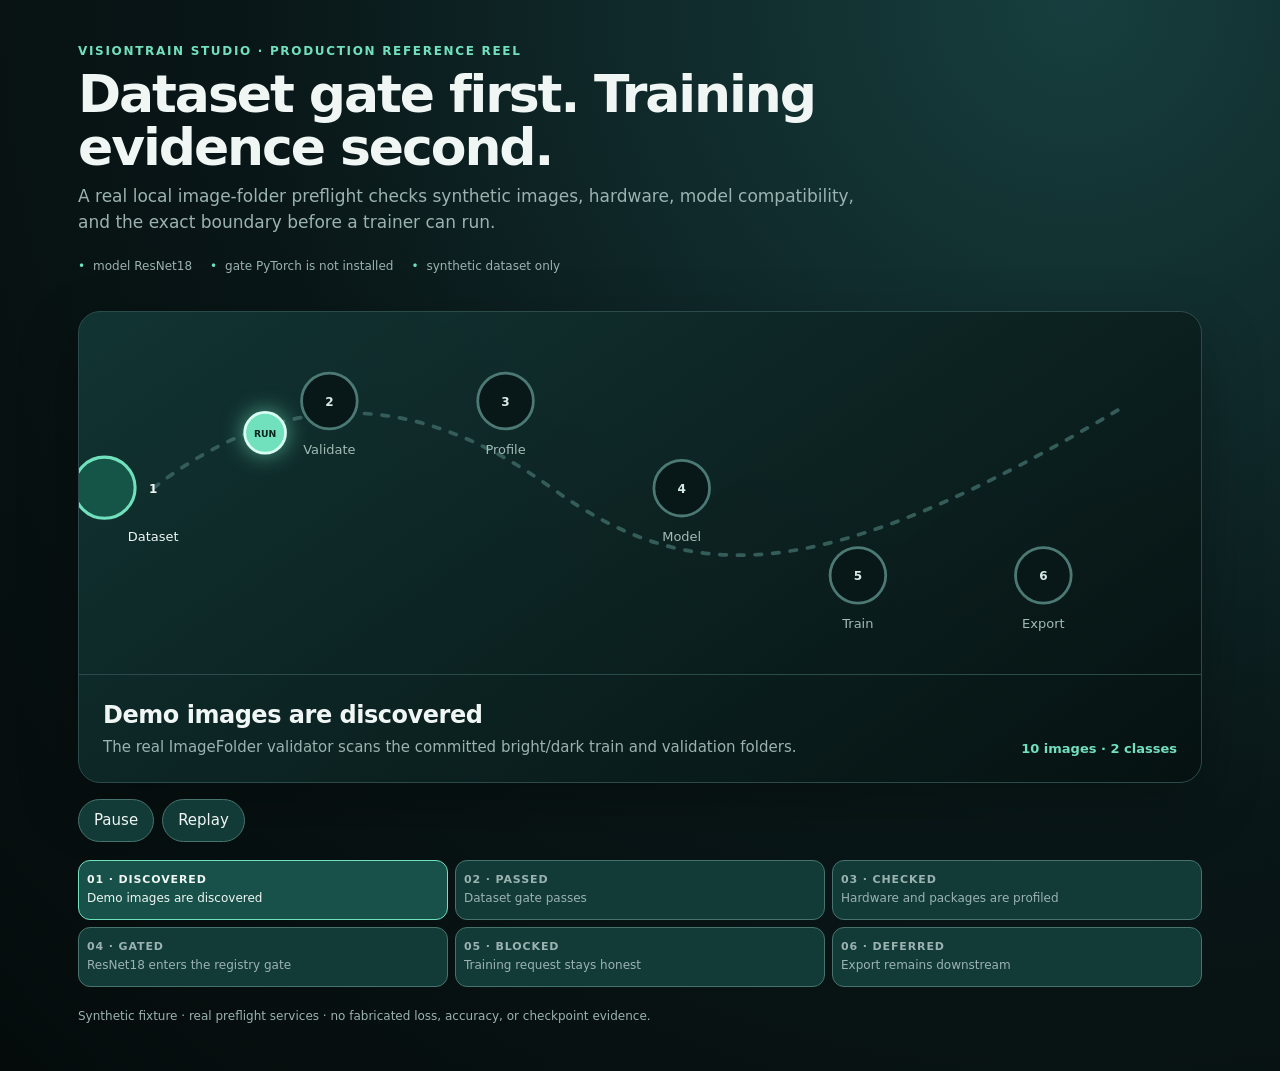
==== frontend/animation/visiontrain-training-reel.html @ 592785ee "Add model-gated training animation reference" ====
<!doctype html>
        <html lang="en">
        <head>
          <meta charset="utf-8"><meta name="viewport" content="width=device-width, initial-scale=1">
          <title>VisionTrain Studio — Training preflight reference reel</title>
          <style>
            :root { color-scheme: dark; --ink: #eff6f4; --muted: #9bb3b0; --line: #2b4b4b; --accent: #71e0bd; }
            * { box-sizing: border-box; } body { margin: 0; min-width: 320px; background: radial-gradient(circle at 84% 0%, #173e3e 0, #091617 55%, #050b0b 100%); color: var(--ink); font: 15px/1.5 Inter, ui-sans-serif, system-ui, sans-serif; }
            .reel { max-width: 1180px; margin: 0 auto; padding: 42px 28px 34px; } .eyebrow { color: var(--accent); font-size: 12px; font-weight: 700; letter-spacing: .14em; text-transform: uppercase; }
            h1 { max-width: 820px; margin: 8px 0 10px; font-size: clamp(28px, 5vw, 52px); line-height: 1.02; letter-spacing: -.04em; } .lede { max-width: 790px; margin: 0; color: var(--muted); font-size: 17px; }
            .model-line { display: flex; flex-wrap: wrap; gap: 8px 18px; margin-top: 22px; color: var(--muted); font-size: 12px; } .model-line span::before { content: "•"; color: var(--accent); margin-right: 8px; }
            .stage { margin-top: 36px; overflow: hidden; border: 1px solid var(--line); border-radius: 22px; background: linear-gradient(145deg, rgba(18,54,52,.94), rgba(6,17,17,.97)); box-shadow: 0 22px 60px rgba(0,0,0,.28); } svg { display: block; width: 100%; height: auto; min-height: 300px; }
            .route { fill: none; stroke: #345c59; stroke-width: 4; stroke-linecap: round; stroke-dasharray: 7 12; } .station circle { fill: #081717; stroke: #4c7974; stroke-width: 3; transition: fill .25s ease, stroke .25s ease, transform .25s ease; transform-origin: center; }
            .station text { fill: #a1bbb5; font-size: 14px; text-anchor: middle; } .station .index { fill: #d5ebe5; font-size: 13px; font-weight: 700; } .station.active circle { fill: #155548; stroke: var(--accent); transform: scale(1.1); } .station.active text { fill: var(--ink); } .station.done circle { fill: #19433e; stroke: #69aa9c; }
            .token { fill: var(--accent); stroke: #d9fff2; stroke-width: 3; filter: drop-shadow(0 0 12px rgba(113,224,189,.65)); } .token-label { fill: #06231c; font-size: 10px; font-weight: 800; text-anchor: middle; }
            .panel { display: grid; grid-template-columns: minmax(0, 1fr) auto; align-items: end; gap: 18px; padding: 22px 24px 24px; border-top: 1px solid var(--line); } .panel h2 { margin: 0 0 3px; font-size: 24px; letter-spacing: -.02em; } .panel p { margin: 0; color: var(--muted); } .metric { color: var(--accent); font-size: 13px; font-weight: 700; text-align: right; }
            .controls { display: flex; gap: 8px; margin-top: 16px; } button { border: 1px solid #46736d; border-radius: 999px; padding: 9px 15px; background: #123b38; color: var(--ink); font: inherit; cursor: pointer; } button:hover, button:focus-visible { border-color: var(--accent); outline: 2px solid rgba(113,224,189,.35); outline-offset: 2px; }
            .timeline { display: grid; grid-template-columns: repeat(3, minmax(120px, 1fr)); gap: 7px; margin-top: 18px; } .timeline button { min-height: 60px; border-radius: 12px; padding: 8px; color: var(--muted); text-align: left; font-size: 12px; } .timeline button[aria-current="step"] { border-color: var(--accent); background: #175149; color: var(--ink); } .timeline strong { display: block; color: inherit; font-size: 11px; text-transform: uppercase; letter-spacing: .08em; } .disclaimer { margin-top: 20px; color: var(--muted); font-size: 12px; }
            @media (max-width: 760px) { .reel { padding: 28px 16px; } .panel { grid-template-columns: 1fr; } .metric { text-align: left; } .timeline { grid-template-columns: repeat(2, minmax(0, 1fr)); } svg { min-height: 420px; }} @media (prefers-reduced-motion: reduce) { *, *::before, *::after { transition-duration: .01ms !important; animation-duration: .01ms !important; animation-iteration-count: 1 !important; }}
          </style>
        </head>
        <body><main class="reel" aria-labelledby="title"><div class="eyebrow">VisionTrain Studio · production reference reel</div><h1 id="title">Dataset gate first. Training evidence second.</h1><p class="lede">A real local image-folder preflight checks synthetic images, hardware, model compatibility, and the exact boundary before a trainer can run.</p><div class="model-line" aria-label="Model and data boundary"><span id="model-name"></span><span id="source-name"></span><span>synthetic dataset only</span></div>
          <section class="stage" aria-label="Animated training preflight sequence"><svg viewBox="0 0 1210 390" role="img" aria-labelledby="diagram-title diagram-description"><title id="diagram-title">Animated VisionTrain training stages</title><desc id="diagram-description">A token travels through dataset discovery, validation, hardware profiling, model compatibility, training gate, and export readiness.</desc><path class="route" d="M 80 190 C 220 82, 360 82, 510 190 S 800 298, 1130 100" /><g id="stations"></g><g aria-hidden="true"><circle id="token" class="token" cx="80" cy="190" r="22"></circle><text id="token-label" class="token-label" x="80" y="194">RUN</text></g></svg><div class="panel" aria-live="polite"><div><h2 id="event-title"></h2><p id="event-detail"></p></div><div id="event-metric" class="metric"></div></div></section>
          <div class="controls"><button id="toggle" type="button">Pause</button><button id="replay" type="button">Replay</button></div><div id="timeline" class="timeline" role="list" aria-label="Animation stages"></div><p class="disclaimer">Synthetic fixture · real preflight services · no fabricated loss, accuracy, or checkpoint evidence.</p></main>
          <script>
            const sequence = {
  "dataset": {
    "image_stats": {
      "classes": {
        "bright": {
          "files": 5,
          "mean_rgb": [
            246.8,
            211.0,
            101.0
          ],
          "splits": {
            "train": 3,
            "val": 2
          }
        },
        "dark": {
          "files": 5,
          "mean_rgb": [
            56.0,
            74.0,
            139.0
          ],
          "splits": {
            "train": 3,
            "val": 2
          }
        }
      },
      "mode": "pillow_inspection"
    },
    "validation": {
      "class_count": 2,
      "dataset_format": "classification_folder",
      "errors": [],
      "label_count": 0,
      "missing_files": [],
      "recommended_fixes": [],
      "task": "image_classification",
      "total_images": 10,
      "train_image_count": 6,
      "val_image_count": 4,
      "valid": true,
      "warnings": []
    }
  },
  "events": [
    {
      "detail": "The real ImageFolder validator scans the committed bright/dark train and validation folders.",
      "id": "dataset",
      "metric": "10 images \u00b7 2 classes",
      "short": "Dataset",
      "status": "discovered",
      "title": "Demo images are discovered"
    },
    {
      "detail": "Train/val folders and class names are checked before a training request can start.",
      "id": "validate",
      "metric": "valid True \u00b7 train 6 \u00b7 val 4",
      "short": "Validate",
      "status": "passed",
      "title": "Dataset gate passes"
    },
    {
      "detail": "The compatibility service evaluates the selected device, RAM, CUDA, PyTorch, and TorchVision requirements.",
      "id": "profile",
      "metric": "device cpu \u00b7 precision fp32",
      "short": "Profile",
      "status": "checked",
      "title": "Hardware and packages are profiled"
    },
    {
      "detail": "The registry points to the real classification trainer and exposes the exact reason launch is enabled or blocked.",
      "id": "model",
      "metric": "resnet18 \u00b7 PyTorch is not installed",
      "short": "Model",
      "status": "gated",
      "title": "ResNet18 enters the registry gate"
    },
    {
      "detail": "The UI can launch a real trainer only when its declared dependencies are available; this manifest never fabricates loss or accuracy.",
      "id": "training",
      "metric": "enabled False \u00b7 missing torch",
      "short": "Train",
      "status": "blocked",
      "title": "Training request stays honest"
    },
    {
      "detail": "ONNX/TorchScript export is presented as a post-checkpoint stage, not as evidence when no checkpoint exists.",
      "id": "export",
      "metric": "checkpoint required \u00b7 no synthetic benchmark",
      "short": "Export",
      "status": "deferred",
      "title": "Export remains downstream"
    }
  ],
  "fixture": "visiontrain-classification-bright-dark",
  "model": {
    "claim_boundary": "Synthetic image-folder preflight and model registry evidence; no accuracy claim without a completed training run.",
    "compatibility": {
      "enabled": false,
      "expected_device": "cpu",
      "missing_dependency": "torch",
      "reason": "PyTorch is not installed",
      "recommended_batch_size": 16,
      "recommended_precision": "fp32"
    },
    "compatibility_service": "backend/trainer/model_compatibility.py::evaluate_model_compatibility",
    "registry": "backend/configs/models.json",
    "selected": {
      "dataset_format": "classification_folder",
      "family": "torch",
      "id": "resnet18",
      "min_ram_gb": 4,
      "min_vram_gb": 0,
      "name": "ResNet18",
      "notes": "Real PyTorch/TorchVision ImageFolder classification trainer.",
      "recommended_batch_cpu": 16,
      "recommended_batch_gpu": 64,
      "recommended_device": "cpu",
      "recommended_image_size": 224,
      "recommended_ram_gb": 8,
      "recommended_vram_gb": 2,
      "status": "supported",
      "supports_cpu": true,
      "supports_fp16": true,
      "supports_gpu": true,
      "task": "image_classification",
      "trainer": "classification_trainer",
      "weights": "torchvision"
    }
  },
  "schema_version": "1.0",
  "source": {
    "bytes": 269,
    "dataset_path": "demo/classification_dataset",
    "path": "demo/animation_fixture.synthetic.json",
    "sha256": "eac0b4f06732a6ab8c216dd900970f2486b61b38f669a78217bd2f9874e5654f",
    "synthetic": true
  }
}; const events = sequence.events; const points = [[80,190],[270,96],[460,96],[650,190],[840,284],[1040,284]]; const stations = document.getElementById('stations'), timeline = document.getElementById('timeline'); const token = document.getElementById('token'), tokenLabel = document.getElementById('token-label'), title = document.getElementById('event-title'), detail = document.getElementById('event-detail'), metric = document.getElementById('event-metric'), toggle = document.getElementById('toggle'); let current = 0, started = performance.now(), playing = !window.matchMedia('(prefers-reduced-motion: reduce)').matches; const duration = 1850;
            points.forEach((point, index) => { const group = document.createElementNS('http://www.w3.org/2000/svg', 'g'); group.classList.add('station'); group.innerHTML = `<circle cx="${point[0]}" cy="${point[1]}" r="30"></circle><text class="index" x="${point[0]}" y="${point[1] + 5}">${index + 1}</text><text x="${point[0]}" y="${point[1] + 57}">${events[index].short}</text>`; stations.appendChild(group); }); events.forEach((event, index) => { const item = document.createElement('button'); item.type = 'button'; item.setAttribute('role', 'listitem'); item.innerHTML = `<strong>${String(index + 1).padStart(2, '0')} · ${event.status}</strong>${event.title}`; item.addEventListener('click', () => { current = index; started = performance.now(); playing = false; toggle.textContent = 'Play'; render(0); }); timeline.appendChild(item); }); document.getElementById('model-name').textContent = `model ${sequence.model.selected.name}`; document.getElementById('source-name').textContent = `gate ${sequence.model.compatibility.reason}`;
            function render(progress) { const next = (current + 1) % points.length, from = points[current], to = points[next], x = from[0] + (to[0] - from[0]) * progress, y = from[1] + (to[1] - from[1]) * progress; token.setAttribute('cx', x); token.setAttribute('cy', y); tokenLabel.setAttribute('x', x); tokenLabel.setAttribute('y', y + 4); title.textContent = events[current].title; detail.textContent = events[current].detail; metric.textContent = events[current].metric; document.querySelectorAll('.station').forEach((node, index) => { node.classList.toggle('active', index === current); node.classList.toggle('done', index < current); }); timeline.querySelectorAll('button').forEach((node, index) => node.setAttribute('aria-current', index === current ? 'step' : 'false')); } function animate(now) { if (playing) { const progress = Math.min(1, (now - started) / duration); render(progress); if (progress >= 1) { current = (current + 1) % events.length; started = now; } } else { render(0); } requestAnimationFrame(animate); } toggle.addEventListener('click', () => { playing = !playing; started = performance.now(); toggle.textContent = playing ? 'Pause' : 'Play'; }); document.getElementById('replay').addEventListener('click', () => { current = 0; started = performance.now(); playing = true; toggle.textContent = 'Pause'; }); render(0); requestAnimationFrame(animate);
          </script></body></html>
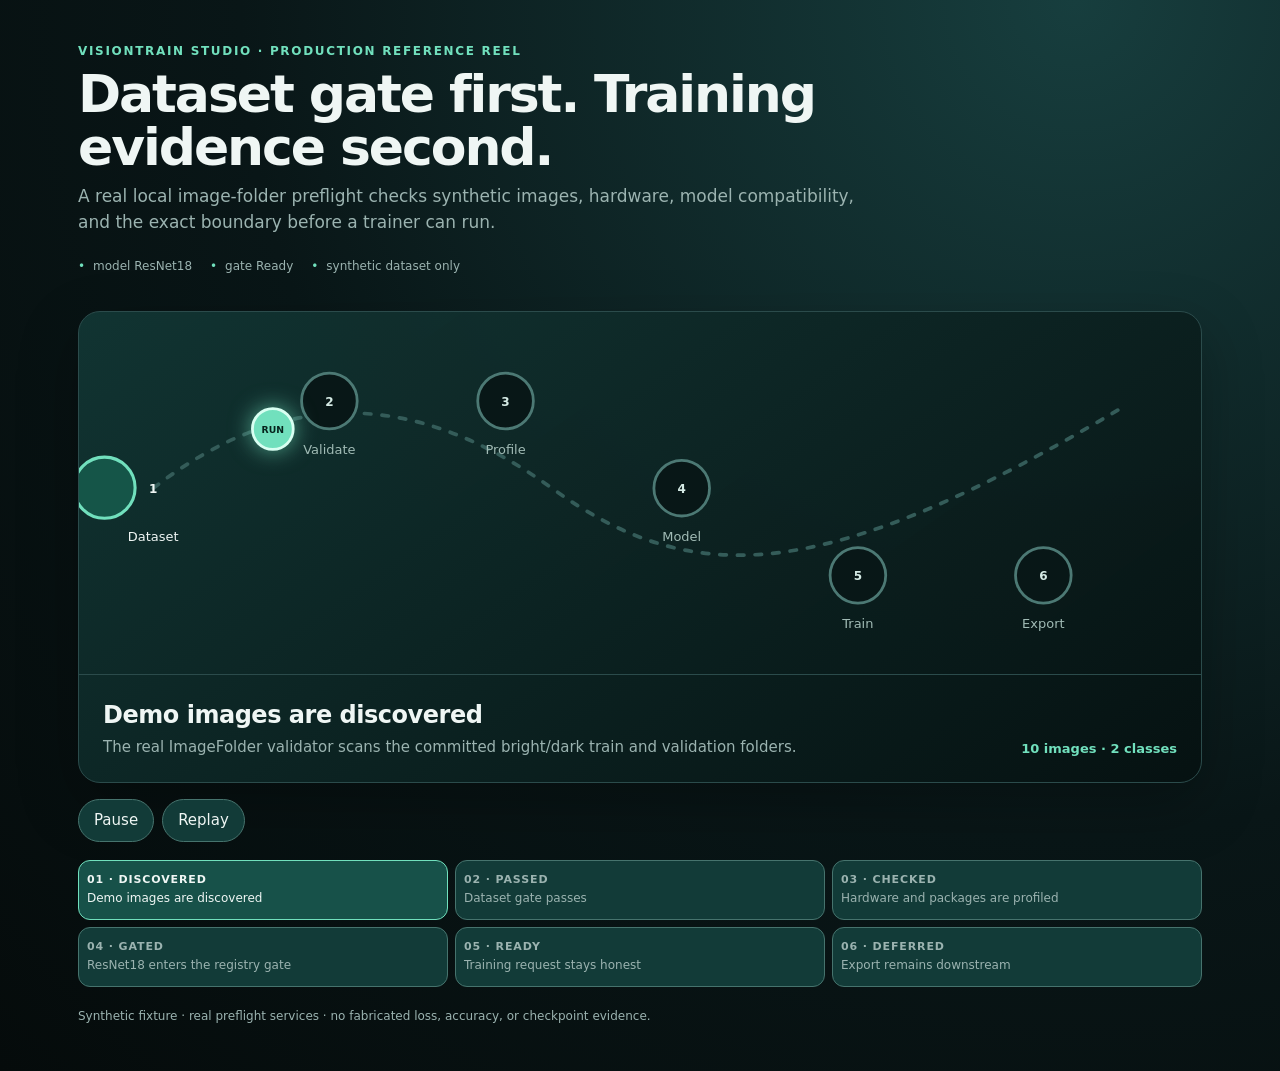
==== commit 8d4910f6: "Add real VisionTrain runtime evidence" ====
--- a/frontend/animation/visiontrain-training-reel.html
+++ b/frontend/animation/visiontrain-training-reel.html
@@ -97,7 +97,7 @@
     {
       "detail": "The registry points to the real classification trainer and exposes the exact reason launch is enabled or blocked.",
       "id": "model",
-      "metric": "resnet18 \u00b7 PyTorch is not installed",
+      "metric": "resnet18 \u00b7 Ready",
       "short": "Model",
       "status": "gated",
       "title": "ResNet18 enters the registry gate"
@@ -105,9 +105,9 @@
     {
       "detail": "The UI can launch a real trainer only when its declared dependencies are available; this manifest never fabricates loss or accuracy.",
       "id": "training",
-      "metric": "enabled False \u00b7 missing torch",
+      "metric": "enabled True \u00b7 missing none",
       "short": "Train",
-      "status": "blocked",
+      "status": "ready",
       "title": "Training request stays honest"
     },
     {
@@ -123,10 +123,10 @@
   "model": {
     "claim_boundary": "Synthetic image-folder preflight and model registry evidence; no accuracy claim without a completed training run.",
     "compatibility": {
-      "enabled": false,
+      "enabled": true,
       "expected_device": "cpu",
-      "missing_dependency": "torch",
-      "reason": "PyTorch is not installed",
+      "missing_dependency": null,
+      "reason": "Ready",
       "recommended_batch_size": 16,
       "recommended_precision": "fp32"
     },
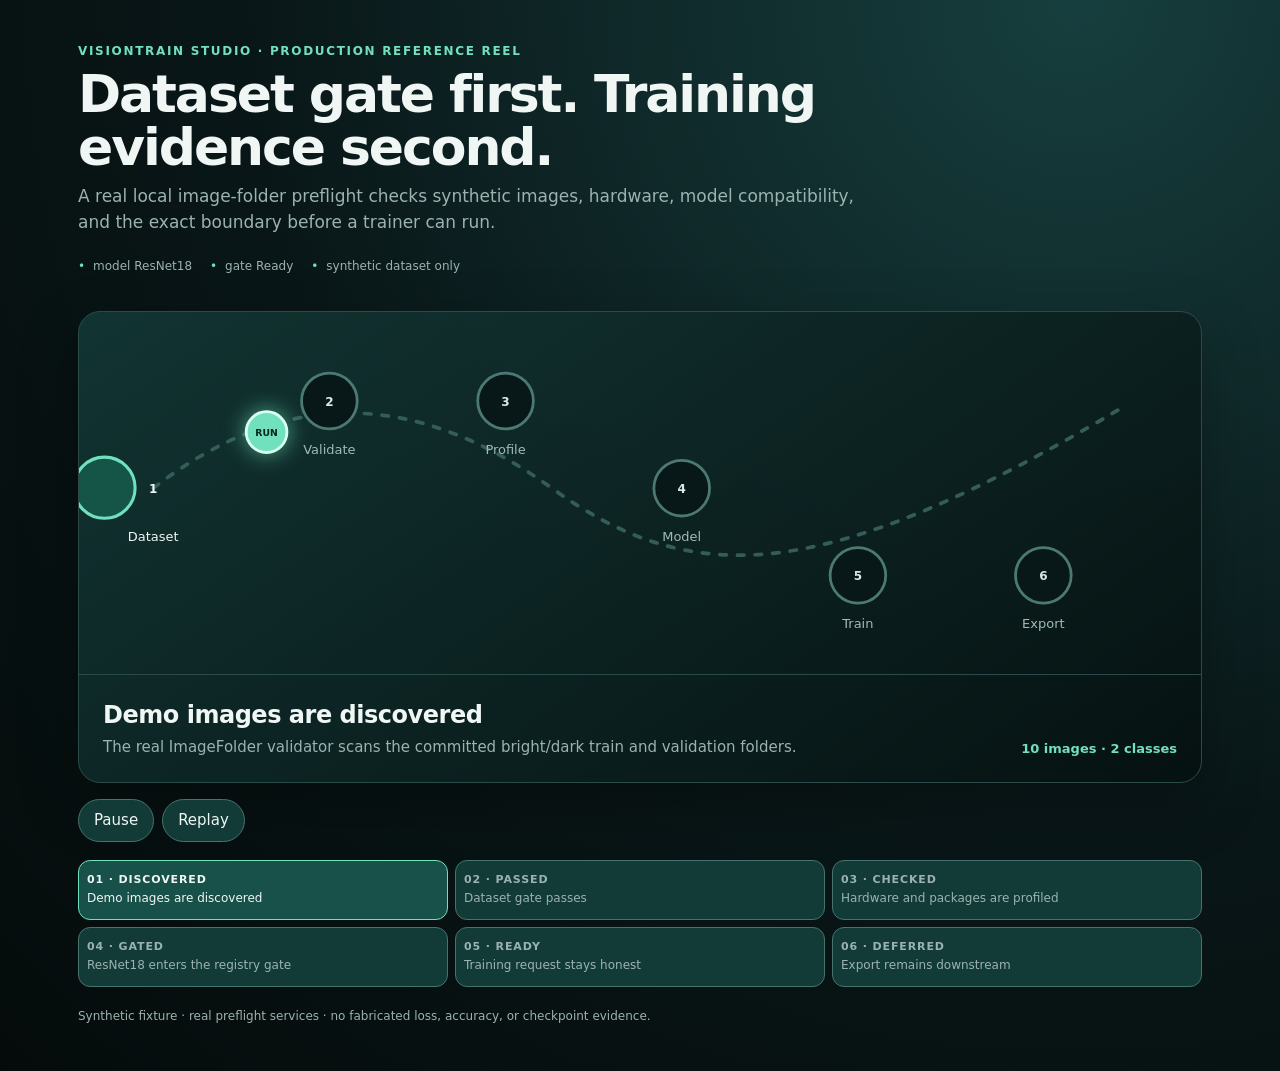
==== commit 5b865da6: "Separate validation fixtures and rerun model evidence" ====
--- a/frontend/animation/visiontrain-training-reel.html
+++ b/frontend/animation/visiontrain-training-reel.html
@@ -30,9 +30,9 @@
         "bright": {
           "files": 5,
           "mean_rgb": [
-            246.8,
-            211.0,
-            101.0
+            247.11,
+            217.27,
+            102.58
           ],
           "splits": {
             "train": 3,
@@ -42,9 +42,9 @@
         "dark": {
           "files": 5,
           "mean_rgb": [
-            56.0,
-            74.0,
-            139.0
+            64.17,
+            63.18,
+            128.64
           ],
           "splits": {
             "train": 3,
